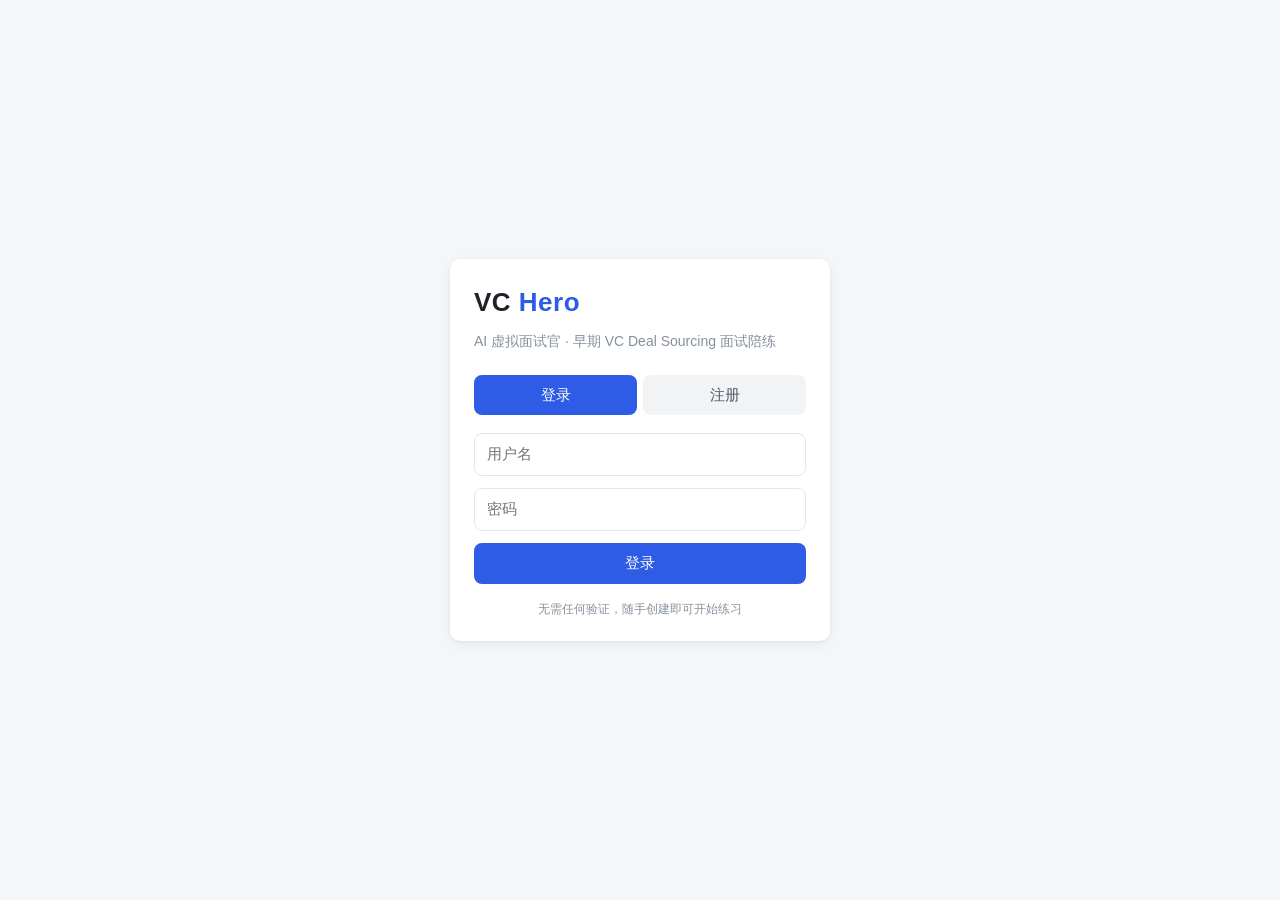
==== static/index.html @ 606450ef "初始版本：Flask 后端 + 单页前端 + Kimi 限速封装 + 面试引擎 + prompts" ====
<!DOCTYPE html>
<html lang="zh-CN">
<head>
<meta charset="UTF-8">
<meta name="viewport" content="width=device-width, initial-scale=1.0">
<title>VC Hero · AI 面试陪练</title>
<link rel="stylesheet" href="/static/style.css">
</head>
<body>
<div id="app"></div>
<script src="/static/app.js"></script>
</body>
</html>
---- static/style.css ----
:root {
  --bg: #f5f6f8;
  --card: #ffffff;
  --ink: #1d2129;
  --ink-2: #4e5969;
  --ink-3: #86909c;
  --line: #e5e6eb;
  --brand: #2e5ce6;
  --brand-dark: #2450c8;
  --brand-soft: #eef2ff;
  --danger: #d54941;
  --ok: #2ba471;
  --radius: 10px;
  --shadow: 0 1px 3px rgba(29, 33, 41, .06), 0 4px 14px rgba(29, 33, 41, .05);
}

* { box-sizing: border-box; margin: 0; padding: 0; }
html, body { height: 100%; }
body {
  font-family: "PingFang SC", "Microsoft YaHei", "Helvetica Neue", Arial, sans-serif;
  background: var(--bg);
  color: var(--ink);
  font-size: 15px;
  line-height: 1.65;
}

#app { min-height: 100%; display: flex; flex-direction: column; }

/* ---------- 通用 ---------- */
button {
  font: inherit; cursor: pointer; border: none; border-radius: 8px;
  padding: 8px 18px; background: var(--brand); color: #fff;
  transition: background .15s;
}
button:hover { background: var(--brand-dark); }
button:disabled { opacity: .5; cursor: not-allowed; }
button.ghost { background: transparent; color: var(--ink-2); border: 1px solid var(--line); }
button.ghost:hover { background: #f2f3f5; color: var(--ink); }
button.danger { background: transparent; color: var(--danger); border: 1px solid #f5c6c4; padding: 4px 12px; font-size: 13px; }
button.danger:hover { background: #fdeceb; }
button.small { padding: 5px 12px; font-size: 13px; }

input, select, textarea {
  font: inherit; color: var(--ink);
  border: 1px solid var(--line); border-radius: 8px; padding: 8px 12px;
  background: #fff; outline: none; width: 100%;
}
input:focus, select:focus, textarea:focus { border-color: var(--brand); }
textarea { resize: vertical; min-height: 72px; }

.card {
  background: var(--card); border-radius: var(--radius);
  box-shadow: var(--shadow); padding: 22px 24px;
}
.muted { color: var(--ink-3); font-size: 13px; }
.row { display: flex; gap: 10px; align-items: center; }
.spread { display: flex; justify-content: space-between; align-items: center; gap: 10px; }

.err-banner {
  background: #fdeceb; color: var(--danger); border-radius: 8px;
  padding: 8px 14px; font-size: 14px; margin-top: 12px;
}
.hint { color: var(--ink-3); font-size: 13px; margin-top: 6px; }

h2.card-title { font-size: 16px; margin-bottom: 14px; font-weight: 600; }

/* ---------- 登录页 ---------- */
.auth-wrap {
  flex: 1; display: flex; align-items: center; justify-content: center; padding: 24px;
}
.auth-card { width: 380px; }
.auth-logo { font-size: 26px; font-weight: 700; letter-spacing: .5px; }
.auth-logo span { color: var(--brand); }
.auth-sub { color: var(--ink-3); margin: 6px 0 22px; font-size: 14px; }
.auth-tabs { display: flex; gap: 6px; margin-bottom: 18px; }
.auth-tabs button {
  flex: 1; background: #f2f3f5; color: var(--ink-2); font-weight: 500;
}
.auth-tabs button.on { background: var(--brand); color: #fff; }
.auth-card form { display: flex; flex-direction: column; gap: 12px; }
.auth-note { text-align: center; color: var(--ink-3); font-size: 12px; margin-top: 16px; }

/* ---------- 顶栏 ---------- */
.topbar {
  background: var(--card); border-bottom: 1px solid var(--line);
  padding: 0 28px; height: 56px; display: flex; align-items: center; gap: 14px;
  position: sticky; top: 0; z-index: 10;
}
.topbar .logo { font-weight: 700; font-size: 18px; cursor: pointer; }
.topbar .logo span { color: var(--brand); }
.topbar .who { color: var(--ink-3); font-size: 13px; }
.topbar .spacer { flex: 1; }

/* ---------- 主页 ---------- */
.page { flex: 1; width: 100%; max-width: 1020px; margin: 0 auto; padding: 24px 20px 60px; display: flex; flex-direction: column; gap: 18px; }

.grid-2 { display: grid; grid-template-columns: 1fr 1fr; gap: 18px; }
@media (max-width: 820px) { .grid-2 { grid-template-columns: 1fr; } }

.profile-form { display: grid; grid-template-columns: 1fr 1fr; gap: 10px 14px; }
.profile-form .full { grid-column: 1 / -1; }
@media (max-width: 560px) { .profile-form { grid-template-columns: 1fr; } }

.res-item, .sess-item {
  display: flex; align-items: center; gap: 12px;
  padding: 11px 4px; border-bottom: 1px solid var(--line);
}
.res-item:last-child, .sess-item:last-child { border-bottom: none; }
.res-item .icon {
  width: 36px; height: 36px; border-radius: 8px; background: var(--brand-soft);
  color: var(--brand); display: flex; align-items: center; justify-content: center;
  font-size: 12px; font-weight: 700; flex: none;
}
.res-item .meta { flex: 1; min-width: 0; }
.res-item .meta .name, .sess-item .meta .name {
  font-weight: 500; white-space: nowrap; overflow: hidden; text-overflow: ellipsis;
}
.sess-item .meta { flex: 1; min-width: 0; }
.sess-item .enter { flex: none; }

.badge {
  display: inline-block; font-size: 12px; padding: 1px 9px; border-radius: 999px;
  background: #f2f3f5; color: var(--ink-2); margin-left: 8px;
}
.badge.active { background: var(--brand-soft); color: var(--brand); }
.badge.scored { background: #e8f7f0; color: var(--ok); }

.empty { color: var(--ink-3); font-size: 14px; padding: 14px 0; }

/* 新建会话弹层 */
.modal-mask {
  position: fixed; inset: 0; background: rgba(29,33,41,.4);
  display: flex; align-items: center; justify-content: center; z-index: 100;
}
.modal { width: 440px; max-width: calc(100vw - 40px); }
.modal form { display: flex; flex-direction: column; gap: 12px; margin-top: 6px; }
.modal label { font-size: 13px; color: var(--ink-2); display: block; margin-bottom: 4px; }
.modal .row3 { display: grid; grid-template-columns: 1fr 1fr 1fr; gap: 10px; }

/* ---------- 面试页 ---------- */
.chat-page { flex: 1; display: flex; flex-direction: column; max-width: 860px; width: 100%; margin: 0 auto; padding: 18px 20px 0; }
.chat-head { padding: 4px 2px 12px; }
.chat-head .title { font-weight: 600; font-size: 17px; }
.timer { font-variant-numeric: tabular-nums; color: var(--ink-2); font-size: 14px; }
.timer.warn { color: var(--danger); font-weight: 600; }

.chat-scroll { flex: 1; overflow-y: auto; padding: 6px 0 18px; display: flex; flex-direction: column; gap: 14px; }
.msg { display: flex; gap: 10px; }
.msg .avatar {
  width: 34px; height: 34px; border-radius: 50%; flex: none;
  display: flex; align-items: center; justify-content: center;
  font-size: 12px; font-weight: 700; color: #fff;
}
.msg.ai .avatar { background: var(--brand); }
.msg.me { flex-direction: row-reverse; }
.msg.me .avatar { background: #86909c; }
.bubble {
  max-width: 76%; padding: 11px 15px; border-radius: 12px;
  white-space: pre-wrap; word-break: break-word;
}
.msg.ai .bubble { background: var(--card); box-shadow: var(--shadow); border-top-left-radius: 4px; }
.msg.me .bubble { background: var(--brand); color: #fff; border-top-right-radius: 4px; }

.typing { color: var(--ink-3); font-size: 13px; padding: 4px 2px; }

.chat-input {
  position: sticky; bottom: 0; background: var(--bg); padding: 12px 0 18px;
  display: flex; gap: 10px; align-items: flex-end;
}
.chat-input textarea { min-height: 46px; max-height: 160px; }

/* ---------- 结果面板 ---------- */
.result { margin: 10px 0 20px; }
.grade-row { display: flex; align-items: center; gap: 18px; margin-bottom: 14px; }
.grade {
  width: 74px; height: 74px; border-radius: 16px; font-size: 38px; font-weight: 800;
  display: flex; align-items: center; justify-content: center; color: #fff;
  background: var(--brand);
}
.grade.A { background: #2ba471; } .grade.B { background: #2e5ce6; }
.grade.C { background: #86909c; } .grade.D { background: #d54941; } .grade.E { background: #722ed1; }
.score-line { display: grid; grid-template-columns: 130px 1fr 40px; gap: 10px; align-items: center; font-size: 13px; margin: 6px 0; }
.bar { height: 8px; border-radius: 4px; background: #f2f3f5; overflow: hidden; }
.bar i { display: block; height: 100%; background: var(--brand); border-radius: 4px; }
.feedback {
  background: #fafbfc; border: 1px solid var(--line); border-radius: 10px;
  padding: 16px 18px; margin-top: 14px; white-space: pre-wrap; font-size: 14px;
}
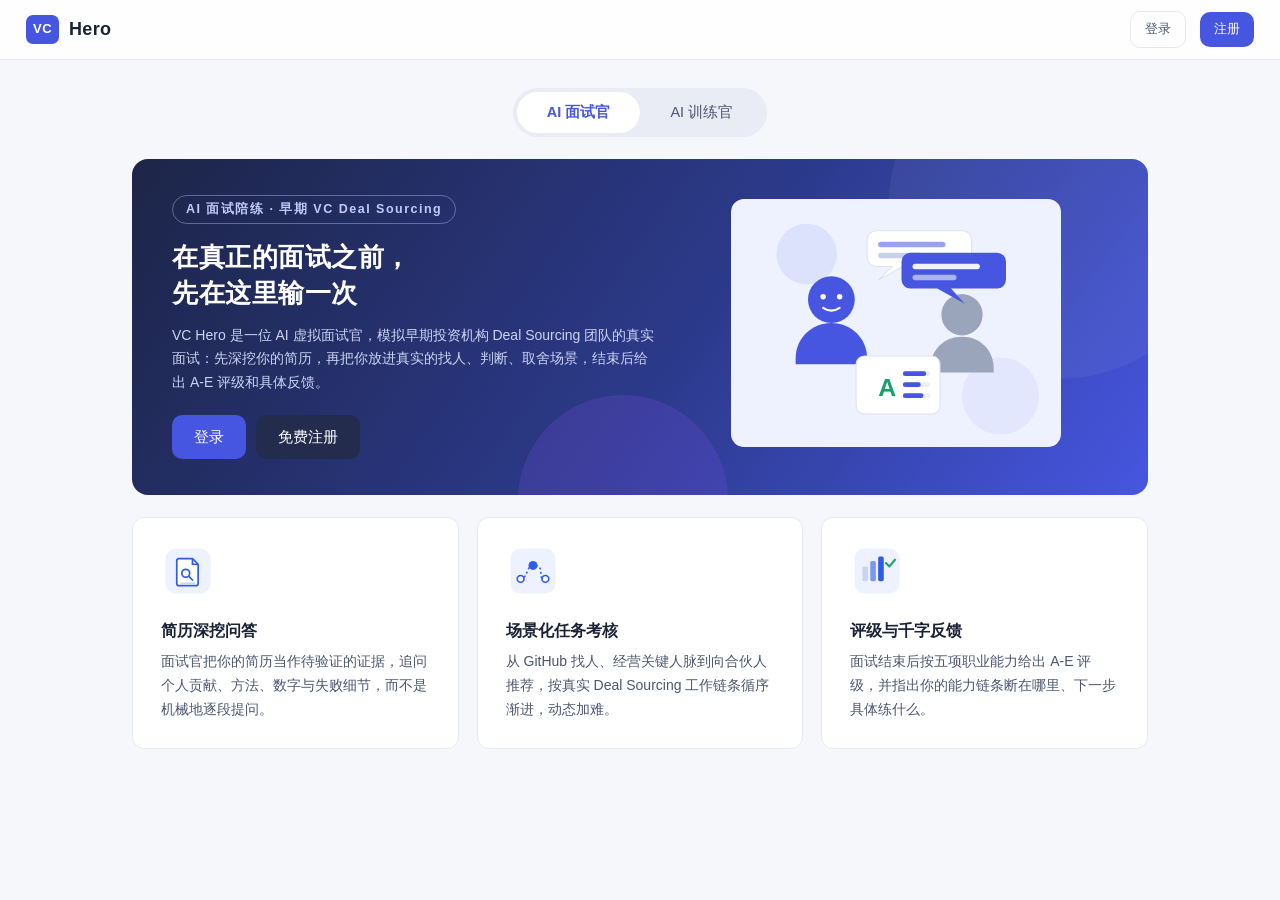
==== commit c0857afb: "修复10项：整页滑动切换无闪烁、训练tab墨绿配色、无简历引导弹窗、选中即传、加号文件按钮、退出确认、空列表导入选项、输入框贴底、会话页即时骨架" ====
--- a/static/index.html
+++ b/static/index.html
@@ -7,7 +7,7 @@
 <link rel="stylesheet" href="/static/style.css">
 </head>
 <body>
-<div id="app"></div>
+<div id="app"><div class="boot-loading">VC Hero 加载中…</div></div>
 <script src="/static/app.js"></script>
 </body>
 </html>
--- a/static/style.css
+++ b/static/style.css
@@ -1,17 +1,16 @@
 :root {
-  --bg: #f5f6f8;
+  --bg: #f6f7fa;
   --card: #ffffff;
-  --ink: #1d2129;
-  --ink-2: #4e5969;
-  --ink-3: #86909c;
-  --line: #e5e6eb;
-  --brand: #2e5ce6;
-  --brand-dark: #2450c8;
-  --brand-soft: #eef2ff;
-  --danger: #d54941;
-  --ok: #2ba471;
-  --radius: 10px;
-  --shadow: 0 1px 3px rgba(29, 33, 41, .06), 0 4px 14px rgba(29, 33, 41, .05);
+  --ink: #1a2233;
+  --ink-2: #4c5670;
+  --ink-3: #98a1b6;
+  --line: #e6e9f0;
+  --brand: #4656e0;
+  --brand-dark: #3746c6;
+  --brand-soft: #eef0fd;
+  --ok: #16a06a;
+  --danger: #dd4f45;
+  --radius: 12px;
 }
 
 * { box-sizing: border-box; margin: 0; padding: 0; }
@@ -21,168 +20,377 @@
   background: var(--bg);
   color: var(--ink);
   font-size: 15px;
-  line-height: 1.65;
+  line-height: 1.7;
 }
 
 #app { min-height: 100%; display: flex; flex-direction: column; }
+.boot-loading { flex: 1; display: flex; align-items: center; justify-content: center; color: var(--ink-3); font-size: 14px; letter-spacing: 1px; }
 
 /* ---------- 通用 ---------- */
 button {
-  font: inherit; cursor: pointer; border: none; border-radius: 8px;
-  padding: 8px 18px; background: var(--brand); color: #fff;
-  transition: background .15s;
+  font: inherit; cursor: pointer; border: none; border-radius: 10px;
+  padding: 9px 22px; background: var(--brand); color: #fff;
+  transition: background .15s ease;
+  white-space: nowrap; flex: none;
 }
 button:hover { background: var(--brand-dark); }
-button:disabled { opacity: .5; cursor: not-allowed; }
+button:disabled { opacity: .55; cursor: not-allowed; }
 button.ghost { background: transparent; color: var(--ink-2); border: 1px solid var(--line); }
-button.ghost:hover { background: #f2f3f5; color: var(--ink); }
-button.danger { background: transparent; color: var(--danger); border: 1px solid #f5c6c4; padding: 4px 12px; font-size: 13px; }
-button.danger:hover { background: #fdeceb; }
-button.small { padding: 5px 12px; font-size: 13px; }
+button.ghost:hover { background: #f0f2f8; color: var(--ink); }
+button.ink { background: #232c4d; }
+button.ink:hover { background: #161d36; }
+button.danger { background: transparent; color: var(--danger); border: 1px solid #f3cfcc; padding: 5px 14px; font-size: 13px; }
+button.danger:hover { background: #fdeeed; }
+button.small { padding: 6px 14px; font-size: 13px; }
 
 input, select, textarea {
   font: inherit; color: var(--ink);
-  border: 1px solid var(--line); border-radius: 8px; padding: 8px 12px;
+  border: 1px solid var(--line); border-radius: 10px; padding: 9px 14px;
   background: #fff; outline: none; width: 100%;
-}
-input:focus, select:focus, textarea:focus { border-color: var(--brand); }
-textarea { resize: vertical; min-height: 72px; }
+  transition: border-color .15s, box-shadow .15s;
+}
+input:focus, select:focus, textarea:focus { border-color: var(--brand); box-shadow: 0 0 0 3px rgba(70, 86, 224, .1); }
+textarea { resize: none; min-height: 48px; max-height: 180px; line-height: 1.6; }
 
 .card {
   background: var(--card); border-radius: var(--radius);
-  box-shadow: var(--shadow); padding: 22px 24px;
+  border: 1px solid var(--line); padding: 26px 28px;
 }
 .muted { color: var(--ink-3); font-size: 13px; }
 .row { display: flex; gap: 10px; align-items: center; }
 .spread { display: flex; justify-content: space-between; align-items: center; gap: 10px; }
 
 .err-banner {
-  background: #fdeceb; color: var(--danger); border-radius: 8px;
-  padding: 8px 14px; font-size: 14px; margin-top: 12px;
+  background: #fdeeed; color: var(--danger); border-radius: 10px;
+  padding: 9px 16px; font-size: 14px; margin-top: 12px;
 }
 .hint { color: var(--ink-3); font-size: 13px; margin-top: 6px; }
 
-h2.card-title { font-size: 16px; margin-bottom: 14px; font-weight: 600; }
+h2.card-title { font-size: 17px; margin-bottom: 16px; font-weight: 600; }
+
+.logo-mark {
+  display: inline-flex; align-items: center; justify-content: center;
+  background: var(--brand); color: #fff; border-radius: 7px;
+  font-size: 13px; font-weight: 800; padding: 3px 7px; margin-right: 2px;
+  letter-spacing: .5px;
+}
 
 /* ---------- 登录页 ---------- */
 .auth-wrap {
   flex: 1; display: flex; align-items: center; justify-content: center; padding: 24px;
-}
-.auth-card { width: 380px; }
-.auth-logo { font-size: 26px; font-weight: 700; letter-spacing: .5px; }
-.auth-logo span { color: var(--brand); }
-.auth-sub { color: var(--ink-3); margin: 6px 0 22px; font-size: 14px; }
-.auth-tabs { display: flex; gap: 6px; margin-bottom: 18px; }
+  background:
+    radial-gradient(600px 300px at 15% 0%, rgba(70,86,224,.10), transparent 60%),
+    radial-gradient(500px 300px at 90% 100%, rgba(122,77,227,.10), transparent 60%);
+}
+.auth-card { width: 400px; }
+.auth-logo { font-size: 28px; font-weight: 800; letter-spacing: .5px; display:flex; align-items:center; gap:8px; }
+.auth-sub { color: var(--ink-3); margin: 8px 0 24px; font-size: 14px; }
+.auth-tabs { display: flex; gap: 6px; margin-bottom: 20px; }
 .auth-tabs button {
-  flex: 1; background: #f2f3f5; color: var(--ink-2); font-weight: 500;
+  flex: 1; background: #eef0f6; color: var(--ink-2); font-weight: 500; box-shadow: none;
 }
 .auth-tabs button.on { background: var(--brand); color: #fff; }
-.auth-card form { display: flex; flex-direction: column; gap: 12px; }
-.auth-note { text-align: center; color: var(--ink-3); font-size: 12px; margin-top: 16px; }
+.auth-card form { display: flex; flex-direction: column; gap: 13px; }
+.auth-note { text-align: center; color: var(--ink-3); font-size: 12.5px; margin-top: 18px; }
+.auth-note a { color: var(--brand); text-decoration: none; }
 
 /* ---------- 顶栏 ---------- */
 .topbar {
-  background: var(--card); border-bottom: 1px solid var(--line);
-  padding: 0 28px; height: 56px; display: flex; align-items: center; gap: 14px;
+  background: rgba(255, 255, 255, .85); backdrop-filter: blur(12px);
+  border-bottom: 1px solid var(--line);
+  padding: 0 26px; height: 60px; display: flex; align-items: center; gap: 14px;
   position: sticky; top: 0; z-index: 10;
 }
-.topbar .logo { font-weight: 700; font-size: 18px; cursor: pointer; }
-.topbar .logo span { color: var(--brand); }
-.topbar .who { color: var(--ink-3); font-size: 13px; }
+.topbar .logo { display: flex; align-items: center; gap: 8px; font-weight: 800; font-size: 18px; cursor: pointer; letter-spacing: .3px; }
 .topbar .spacer { flex: 1; }
 
-/* ---------- 主页 ---------- */
-.page { flex: 1; width: 100%; max-width: 1020px; margin: 0 auto; padding: 24px 20px 60px; display: flex; flex-direction: column; gap: 18px; }
+.user-btn {
+  display: flex; align-items: center; gap: 9px;
+  background: transparent; color: var(--ink); font-weight: 500; padding: 5px 12px 5px 6px;
+  box-shadow: none; border-radius: 999px;
+}
+.user-btn:hover { background: #eef0f6; transform: none; }
+.user-btn.on { background: var(--brand-soft); color: var(--brand); }
+.user-avatar {
+  width: 32px; height: 32px; border-radius: 50%;
+  background: var(--brand); color: #fff; font-size: 14px; font-weight: 700;
+  display: inline-flex; align-items: center; justify-content: center;
+}
+.back-btn { font-weight: 600; cursor: pointer; color: var(--ink-2); padding: 5px 10px; border-radius: 10px; }
+.back-btn:hover { background: #eef0f6; color: var(--ink); }
+
+/* ---------- 页面骨架 ---------- */
+.page { flex: 1; width: 100%; max-width: 1060px; margin: 0 auto; padding: 28px 22px 70px; display: flex; flex-direction: column; gap: 22px; }
+.page-head { display: flex; align-items: center; gap: 14px; margin-bottom: -6px; }
+.page-title { font-size: 22px; font-weight: 700; }
+.section-card { margin-top: 4px; }
 
 .grid-2 { display: grid; grid-template-columns: 1fr 1fr; gap: 18px; }
 @media (max-width: 820px) { .grid-2 { grid-template-columns: 1fr; } }
 
-.profile-form { display: grid; grid-template-columns: 1fr 1fr; gap: 10px 14px; }
+.profile-form { display: grid; grid-template-columns: 1fr 1fr; gap: 12px 16px; }
 .profile-form .full { grid-column: 1 / -1; }
 @media (max-width: 560px) { .profile-form { grid-template-columns: 1fr; } }
 
 .res-item, .sess-item {
-  display: flex; align-items: center; gap: 12px;
-  padding: 11px 4px; border-bottom: 1px solid var(--line);
+  display: flex; align-items: center; gap: 14px;
+  padding: 13px 6px; border-bottom: 1px solid var(--line);
 }
 .res-item:last-child, .sess-item:last-child { border-bottom: none; }
 .res-item .icon {
-  width: 36px; height: 36px; border-radius: 8px; background: var(--brand-soft);
+  width: 40px; height: 40px; border-radius: 10px; background: var(--brand-soft);
   color: var(--brand); display: flex; align-items: center; justify-content: center;
-  font-size: 12px; font-weight: 700; flex: none;
-}
-.res-item .meta { flex: 1; min-width: 0; }
+  font-size: 12px; font-weight: 800; flex: none;
+}
+.res-item .meta, .sess-item .meta { flex: 1; min-width: 0; }
 .res-item .meta .name, .sess-item .meta .name {
-  font-weight: 500; white-space: nowrap; overflow: hidden; text-overflow: ellipsis;
-}
-.sess-item .meta { flex: 1; min-width: 0; }
-.sess-item .enter { flex: none; }
+  font-weight: 600; white-space: nowrap; overflow: hidden; text-overflow: ellipsis;
+}
 
 .badge {
-  display: inline-block; font-size: 12px; padding: 1px 9px; border-radius: 999px;
-  background: #f2f3f5; color: var(--ink-2); margin-left: 8px;
+  display: inline-block; font-size: 12px; padding: 2px 10px; border-radius: 999px;
+  background: #eef0f6; color: var(--ink-2); margin-left: 8px; font-weight: 500;
 }
 .badge.active { background: var(--brand-soft); color: var(--brand); }
-.badge.scored { background: #e8f7f0; color: var(--ok); }
-
-.empty { color: var(--ink-3); font-size: 14px; padding: 14px 0; }
-
-/* 新建会话弹层 */
+.badge.scored { background: #e6f6ef; color: var(--ok); }
+
+.empty { color: var(--ink-3); font-size: 14px; padding: 16px 0; }
+
+/* ---------- 网站介绍主页 ---------- */
+.tab-bar { display: flex; justify-content: center; }
+.tab-seg {
+  display: inline-flex; background: #e9ecf5; border-radius: 999px; padding: 4px;
+}
+.seg-tab {
+  background: transparent; box-shadow: none; color: var(--ink-2);
+  padding: 8px 30px; border-radius: 999px; font-size: 14.5px; font-weight: 500;
+}
+.seg-tab:hover { background: transparent; color: var(--ink); }
+.seg-tab.on { background: #fff; color: var(--brand); font-weight: 700; }
+.tab-content { display: flex; flex-direction: column; gap: 22px; }
+/* 整页滑动：滑出内容完全移出屏幕，新内容从对侧整页滑入 */
+#tab-host { overflow: hidden; }
+.slide-out-l { animation: slide-out-l .24s ease forwards; }
+.slide-out-r { animation: slide-out-r .24s ease forwards; }
+.slide-in-l { animation: slide-in-l .3s ease; }
+.slide-in-r { animation: slide-in-r .3s ease; }
+@keyframes slide-out-l {
+  to { transform: translateX(-100%); opacity: .25; }
+}
+@keyframes slide-out-r {
+  to { transform: translateX(100%); opacity: .25; }
+}
+@keyframes slide-in-l {
+  from { transform: translateX(100%); opacity: .25; }
+  to { transform: translateX(0); opacity: 1; }
+}
+@keyframes slide-in-r {
+  from { transform: translateX(-100%); opacity: .25; }
+  to { transform: translateX(0); opacity: 1; }
+}
+
+/* 训练官 hero：独立配色（墨绿），布局与白色子图位置保持一致 */
+.hero.training { background: linear-gradient(125deg, #0b2b23 0%, #11584a 55%, #159a6c 100%); }
+.hero.training .hero-eyebrow { color: #b9ecd6; border-color: rgba(185, 236, 214, .45); }
+.hero.training .hero-text p { color: #c8ecdc; }
+.hero.training::after { background: rgba(21, 154, 108, .3); }
+
+/* 文件选择加号按钮（统一风格，替代原生文件按钮） */
+.plus-btn {
+  width: 40px; height: 40px; min-width: 40px; border-radius: 10px;
+  border: 1.5px dashed var(--line); background: #fafbfe;
+  display: inline-flex; align-items: center; justify-content: center;
+  cursor: pointer; color: var(--ink-3); transition: all .15s;
+}
+.plus-btn:hover { border-color: var(--brand); color: var(--brand); background: var(--brand-soft); }
+.plus-btn input { display: none; }
+.file-name { font-size: 13px; color: var(--ink-3); overflow: hidden; text-overflow: ellipsis; white-space: nowrap; max-width: 260px; }
+
+.hero {
+  position: relative; overflow: hidden;
+  display: grid; grid-template-columns: 1.15fr 1fr; gap: 26px; align-items: center;
+  background: linear-gradient(125deg, #1d2547 0%, #2c3a8c 55%, #4656e0 100%);
+  border-radius: 16px;
+  padding: 36px 40px;
+  color: #fff;
+}
+.hero::before, .hero::after {
+  content: ""; position: absolute; border-radius: 50%;
+}
+.hero::before { width: 340px; height: 340px; right: -80px; top: -120px; background: rgba(255,255,255,.05); }
+.hero::after { width: 210px; height: 210px; left: 38%; bottom: -110px; background: rgba(122,77,227,.22); }
+.hero-text { position: relative; z-index: 1; }
+.hero-eyebrow {
+  display: inline-block; font-size: 12.5px; letter-spacing: 1.5px; font-weight: 600;
+  color: #c3cbff; border: 1px solid rgba(195, 203, 255, .4);
+  padding: 3px 13px; border-radius: 999px; margin-bottom: 15px;
+}
+.hero-text h1 { font-size: 26px; line-height: 1.4; margin-bottom: 12px; font-weight: 800; letter-spacing: .5px; }
+.hero-text p { color: #cdd4f5; max-width: 540px; font-size: 14px; }
+.hero-art { position: relative; z-index: 1; justify-self: center; }
+.hero-art img { width: 100%; max-width: 330px; border-radius: 13px; }
+@media (max-width: 820px) {
+  .hero { grid-template-columns: 1fr; padding: 28px 22px; }
+  .hero-text h1 { font-size: 23px; }
+}
+.features { display: grid; grid-template-columns: repeat(3, 1fr); gap: 18px; }
+@media (max-width: 820px) { .features { grid-template-columns: 1fr; } }
+.feature { text-align: left; }
+.feature img { width: 54px; height: 54px; margin-bottom: 12px; }
+.feature h3 { font-size: 16px; margin-bottom: 6px; font-weight: 700; }
+.feature p { color: var(--ink-2); font-size: 14px; }
+
+/* ---------- 弹层 ---------- */
 .modal-mask {
-  position: fixed; inset: 0; background: rgba(29,33,41,.4);
+  position: fixed; inset: 0; background: rgba(23, 30, 48, .45); backdrop-filter: blur(3px);
   display: flex; align-items: center; justify-content: center; z-index: 100;
 }
-.modal { width: 440px; max-width: calc(100vw - 40px); }
-.modal form { display: flex; flex-direction: column; gap: 12px; margin-top: 6px; }
-.modal label { font-size: 13px; color: var(--ink-2); display: block; margin-bottom: 4px; }
-.modal .row3 { display: grid; grid-template-columns: 1fr 1fr 1fr; gap: 10px; }
+.modal { width: 460px; max-width: calc(100vw - 40px); max-height: calc(100vh - 60px); overflow-y: auto; }
+.modal form { display: flex; flex-direction: column; gap: 13px; margin-top: 6px; }
+.modal label { font-size: 13px; color: var(--ink-2); display: block; margin-bottom: 5px; font-weight: 500; }
+.modal .row3 { display: grid; grid-template-columns: 1fr 1fr 1fr; gap: 12px; }
+.modal textarea { min-height: 110px; }
+
+.radio-row { display: flex; flex-wrap: wrap; gap: 8px 18px; }
+.radio-row .radio {
+  display: inline-flex; align-items: center; gap: 6px; margin-bottom: 0;
+  font-size: 14px; color: var(--ink); cursor: pointer; font-weight: 400;
+}
+.radio-row .radio input { width: auto; }
+
+.rename-input {
+  font: inherit; font-weight: 600; color: var(--ink);
+  border: 1px solid var(--brand); border-radius: 8px;
+  padding: 2px 10px; width: auto; max-width: 260px;
+  box-shadow: 0 0 0 3px rgba(70, 86, 224, .1);
+}
 
 /* ---------- 面试页 ---------- */
-.chat-page { flex: 1; display: flex; flex-direction: column; max-width: 860px; width: 100%; margin: 0 auto; padding: 18px 20px 0; }
-.chat-head { padding: 4px 2px 12px; }
-.chat-head .title { font-weight: 600; font-size: 17px; }
-.timer { font-variant-numeric: tabular-nums; color: var(--ink-2); font-size: 14px; }
-.timer.warn { color: var(--danger); font-weight: 600; }
-
-.chat-scroll { flex: 1; overflow-y: auto; padding: 6px 0 18px; display: flex; flex-direction: column; gap: 14px; }
-.msg { display: flex; gap: 10px; }
+.chat-title { font-weight: 700; font-size: 16.5px; max-width: 40vw; white-space: nowrap; overflow: hidden; text-overflow: ellipsis; }
+.timer { font-variant-numeric: tabular-nums; color: var(--ink-2); font-size: 14px; font-weight: 500; }
+.timer.warn { color: var(--danger); font-weight: 700; }
+
+/* 输入区固定在页面底部，不随消息滚动 */
+.chat-body {
+  height: calc(100vh - 60px); height: calc(100dvh - 60px);
+  width: 100%; max-width: 880px; margin: 0 auto; padding: 18px 22px 0;
+  display: flex; flex-direction: column;
+}
+.chat-scroll { flex: 1; min-height: 0; overflow-y: auto; padding: 4px 0 18px; display: flex; flex-direction: column; gap: 18px; }
+.msg { display: flex; gap: 12px; }
 .msg .avatar {
-  width: 34px; height: 34px; border-radius: 50%; flex: none;
+  width: 36px; height: 36px; border-radius: 50%; flex: none;
   display: flex; align-items: center; justify-content: center;
   font-size: 12px; font-weight: 700; color: #fff;
 }
 .msg.ai .avatar { background: var(--brand); }
 .msg.me { flex-direction: row-reverse; }
-.msg.me .avatar { background: #86909c; }
+.msg.me .avatar { background: #9aa4bb; }
 .bubble {
-  max-width: 76%; padding: 11px 15px; border-radius: 12px;
+  max-width: 74%; padding: 12px 16px; border-radius: 14px;
+  white-space: pre-wrap; word-break: break-word; font-size: 15px;
+}
+.msg.ai .bubble { background: var(--card); border: 1px solid var(--line); border-top-left-radius: 5px; }
+.msg.me .bubble { background: var(--brand); color: #fff; border-top-right-radius: 5px; }
+
+/* 思考中三点 */
+.dots { display: inline-flex; padding: 4px 2px; }
+.dots i {
+  width: 7px; height: 7px; border-radius: 50%; background: #a6afc4;
+  display: inline-block; margin: 0 2.5px; animation: dot-bounce 1.2s infinite ease-in-out;
+}
+.dots i:nth-child(2) { animation-delay: .15s; }
+.dots i:nth-child(3) { animation-delay: .3s; }
+@keyframes dot-bounce {
+  0%, 60%, 100% { transform: translateY(0); opacity: .45; }
+  30% { transform: translateY(-5px); opacity: 1; }
+}
+
+/* 输入区：圆角卡片内含输入框与发送按钮 */
+.composer {
+  border: 1px solid var(--line); border-radius: 16px; background: var(--card);
+  padding: 10px 12px 8px; margin-bottom: 18px;
+  transition: border-color .15s;
+}
+.composer:focus-within { border-color: var(--brand); }
+.composer textarea {
+  border: none; box-shadow: none !important; padding: 4px 6px;
+  min-height: 44px; max-height: 180px; background: transparent;
+}
+.composer-foot { display: flex; align-items: center; justify-content: space-between; padding: 2px 2px 0; }
+.composer-hint { font-size: 12px; color: var(--ink-3); }
+.send-circle {
+  width: 34px; height: 34px; min-width: 34px; border-radius: 50%;
+  padding: 0; display: inline-flex; align-items: center; justify-content: center;
+}
+.send-circle svg { display: block; }
+
+/* 发送受限提示气泡（自动淡出，无需点击） */
+.composer-foot { position: relative; }
+.mini-toast {
+  position: absolute; bottom: calc(100% + 10px); right: 4px;
+  background: #232c4d; color: #fff; font-size: 13px;
+  padding: 7px 14px; border-radius: 10px; white-space: nowrap;
+  opacity: 1; transition: opacity .5s ease; pointer-events: none;
+}
+.mini-toast.fade { opacity: 0; }
+
+/* ---------- 考试开始页 ---------- */
+/* 考试开始页：占满整个内容区并垂直居中 */
+.chat-body.starting .chat-scroll { display: none; }
+/* 输入区默认贴底；仅开始卡片状态占满剩余高度 */
+#chat-foot { display: flex; flex-direction: column; flex: none; min-height: 0; }
+.chat-body.starting #chat-foot { flex: 1; }
+.start-wrap { flex: 1; min-height: 0; display: flex; align-items: center; justify-content: center; padding: 10px 0 40px; overflow-y: auto; }
+.start-card { width: 560px; max-width: 100%; text-align: center; padding: 42px 46px; }
+.start-eyebrow {
+  display: inline-block; font-size: 12.5px; letter-spacing: 2px; font-weight: 700;
+  color: var(--brand); background: var(--brand-soft);
+  padding: 4px 16px; border-radius: 999px; margin-bottom: 16px;
+}
+.start-card h2 { font-size: 25px; font-weight: 800; margin-bottom: 18px; }
+.chips { display: flex; flex-wrap: wrap; gap: 8px; justify-content: center; margin-bottom: 22px; }
+.chip {
+  font-size: 13px; color: var(--ink-2); background: #f4f6fb;
+  border: 1px solid var(--line); padding: 4px 13px; border-radius: 999px; font-weight: 500;
+}
+.start-rules {
+  text-align: left; color: var(--ink-2); font-size: 14px;
+  margin: 0 auto 26px; max-width: 420px; padding-left: 20px;
+  display: flex; flex-direction: column; gap: 7px;
+}
+.big-btn {
+  font-size: 17px; font-weight: 700; padding: 13px 56px; border-radius: 12px;
+}
+
+/* ---------- 结果面板 ---------- */
+.chat-body.ended .chat-scroll { justify-content: flex-start; }
+.result { width: 640px; max-width: 100%; margin: 14px auto 30px; }
+.result-head { display: flex; align-items: center; gap: 22px; margin-bottom: 24px; }
+.grade-ring {
+  width: 82px; height: 82px; border-radius: 50%; flex: none;
+  display: flex; align-items: center; justify-content: center;
+  font-size: 38px; font-weight: 800; color: #fff;
+  background: var(--brand);
+}
+.grade-ring.A { background: #16a06a; }
+.grade-ring.B { background: var(--brand); }
+.grade-ring.C { background: #8a94a6; }
+.grade-ring.D { background: #dd4f45; }
+.grade-ring.E { background: #7b3fd4; }
+.result-title { font-size: 20px; font-weight: 800; }
+.result-sub { color: var(--ink-3); font-size: 13.5px; }
+.score-board {
+  border-top: 1px solid var(--line); border-bottom: 1px solid var(--line);
+  padding: 16px 2px; margin-bottom: 22px;
+  display: flex; flex-direction: column; gap: 11px;
+}
+.score-line { display: grid; grid-template-columns: 150px 1fr 42px; gap: 14px; align-items: center; font-size: 13.5px; }
+.score-line .score-num { text-align: right; font-weight: 700; font-variant-numeric: tabular-nums; }
+.bar { height: 8px; border-radius: 4px; background: #eef0f6; overflow: hidden; }
+.bar i { display: block; height: 100%; background: var(--brand); border-radius: 4px; }
+.feedback-text {
   white-space: pre-wrap; word-break: break-word;
-}
-.msg.ai .bubble { background: var(--card); box-shadow: var(--shadow); border-top-left-radius: 4px; }
-.msg.me .bubble { background: var(--brand); color: #fff; border-top-right-radius: 4px; }
-
-.typing { color: var(--ink-3); font-size: 13px; padding: 4px 2px; }
-
-.chat-input {
-  position: sticky; bottom: 0; background: var(--bg); padding: 12px 0 18px;
-  display: flex; gap: 10px; align-items: flex-end;
-}
-.chat-input textarea { min-height: 46px; max-height: 160px; }
-
-/* ---------- 结果面板 ---------- */
-.result { margin: 10px 0 20px; }
-.grade-row { display: flex; align-items: center; gap: 18px; margin-bottom: 14px; }
-.grade {
-  width: 74px; height: 74px; border-radius: 16px; font-size: 38px; font-weight: 800;
-  display: flex; align-items: center; justify-content: center; color: #fff;
-  background: var(--brand);
-}
-.grade.A { background: #2ba471; } .grade.B { background: #2e5ce6; }
-.grade.C { background: #86909c; } .grade.D { background: #d54941; } .grade.E { background: #722ed1; }
-.score-line { display: grid; grid-template-columns: 130px 1fr 40px; gap: 10px; align-items: center; font-size: 13px; margin: 6px 0; }
-.bar { height: 8px; border-radius: 4px; background: #f2f3f5; overflow: hidden; }
-.bar i { display: block; height: 100%; background: var(--brand); border-radius: 4px; }
-.feedback {
-  background: #fafbfc; border: 1px solid var(--line); border-radius: 10px;
-  padding: 16px 18px; margin-top: 14px; white-space: pre-wrap; font-size: 14px;
-}
+  font-size: 14.5px; line-height: 1.85; color: var(--ink);
+  padding-left: 16px; border-left: 3px solid var(--brand);
+}
